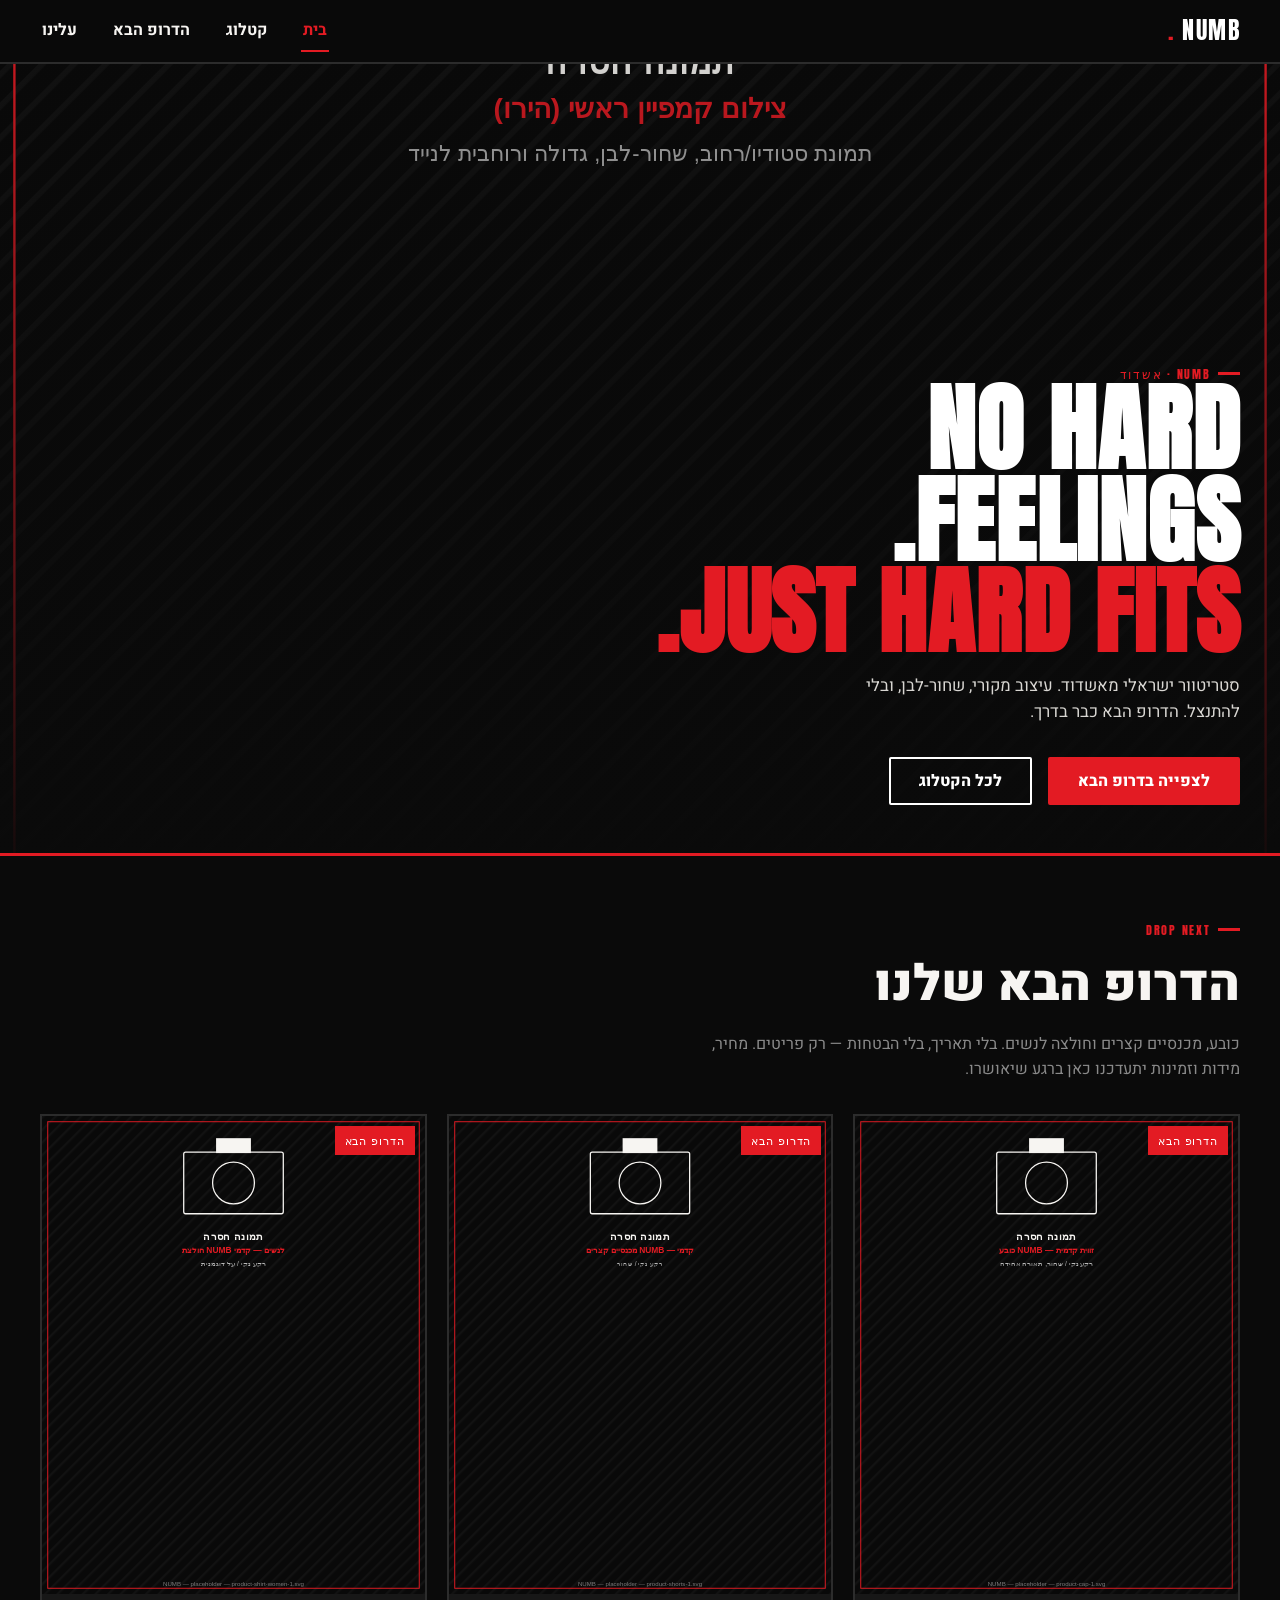
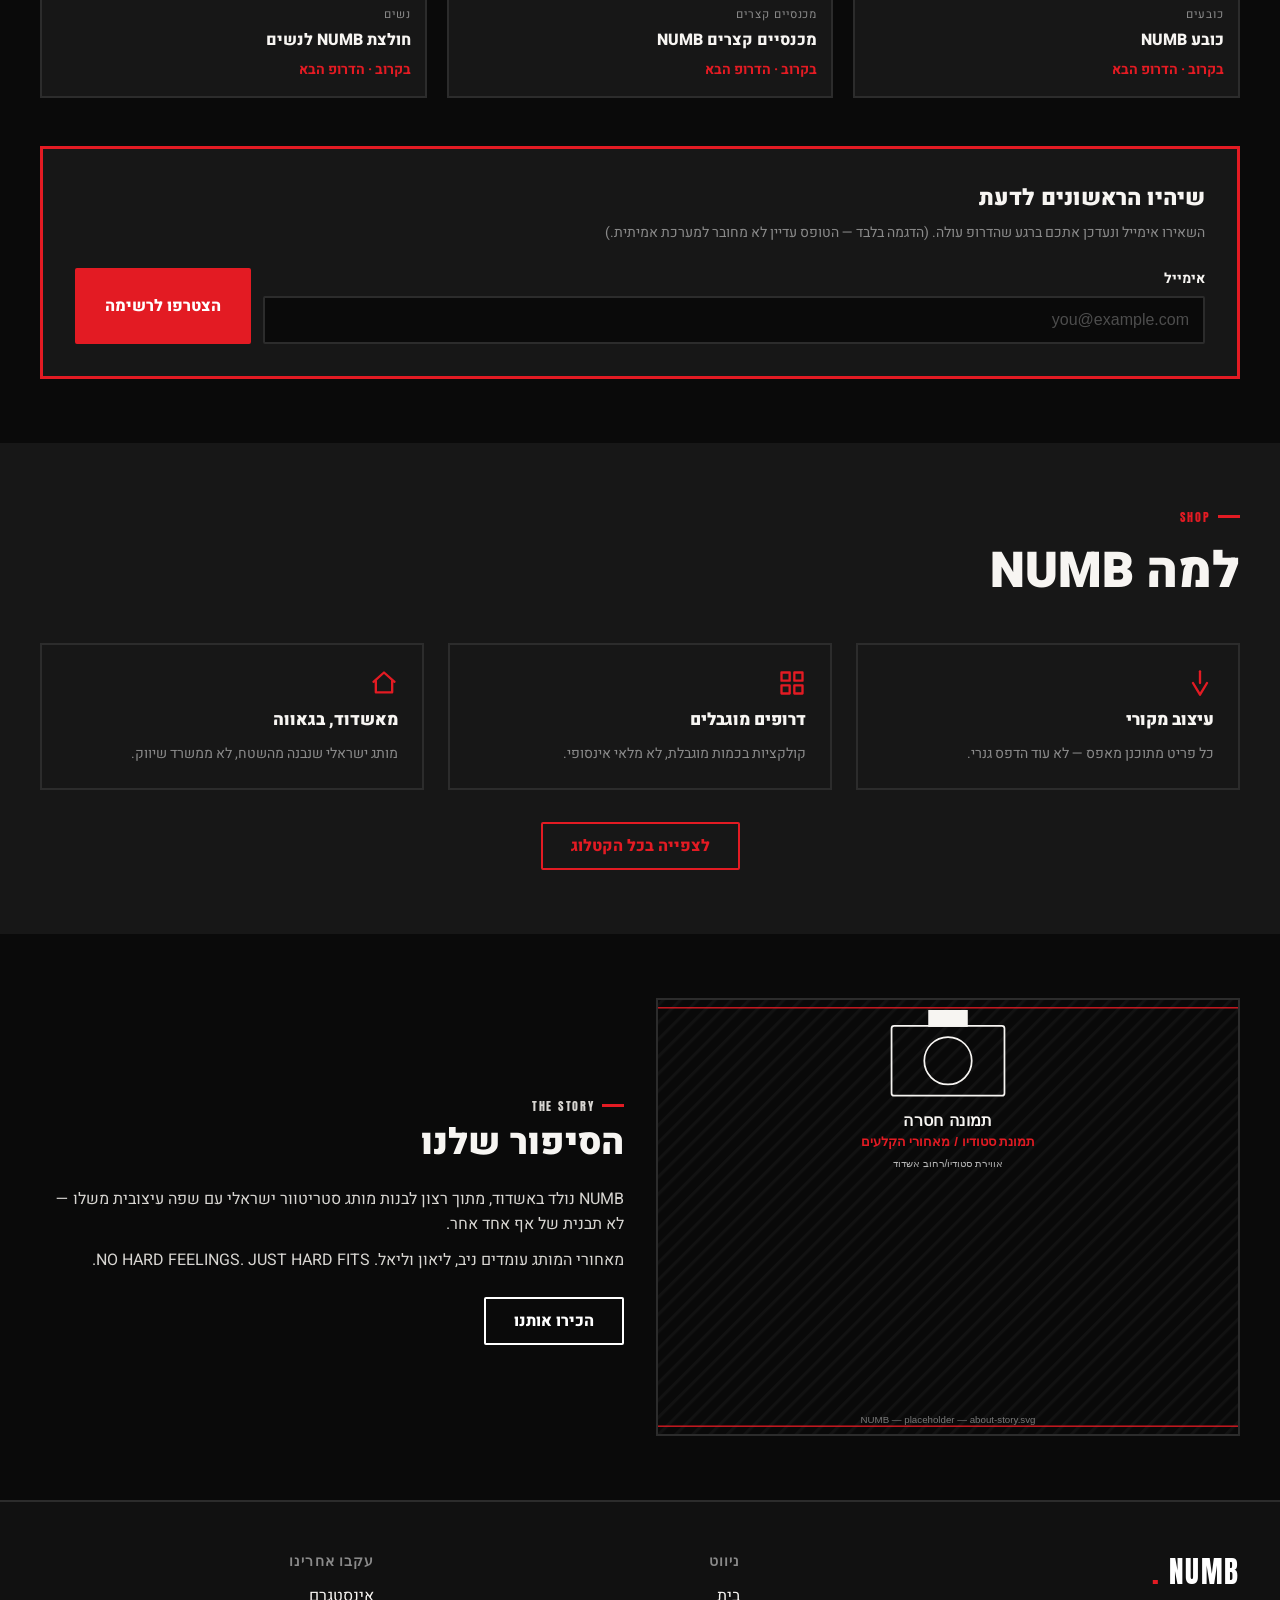
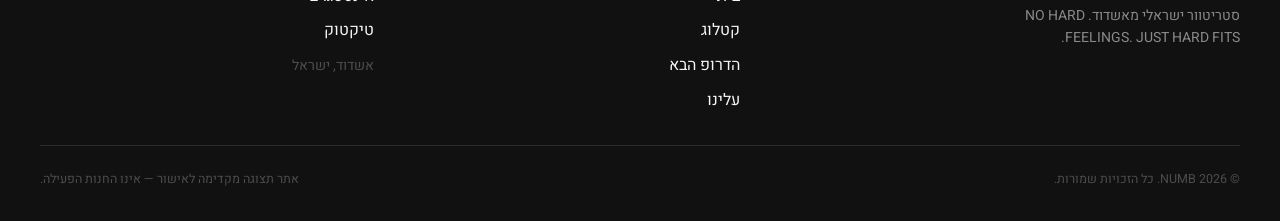
==== site/index.html @ 87b81815 "Build NUMB brand preview site (home, catalog, product, about) Original streetwear design (not a gene" ====
<!DOCTYPE html>
<html lang="he" dir="rtl">
<head>
<meta charset="UTF-8">
<meta name="viewport" content="width=device-width, initial-scale=1, viewport-fit=cover">
<title>NUMB — סטריטוור ישראלי מאשדוד</title>
<meta name="description" content="NUMB — מותג סטריטוור ישראלי מאשדוד. NO HARD FEELINGS. JUST HARD FITS. גלו את הדרופ הבא שלנו.">
<link rel="stylesheet" href="assets/css/style.css">
</head>
<body data-page="home">
<a class="skip-link" href="#main">דלגו לתוכן</a>

<header class="site-header">
  <div class="container">
    <a href="index.html" class="brand-logo">NUMB<span class="dot">.</span></a>
    <nav class="nav-desktop" aria-label="ניווט ראשי">
      <a href="index.html" aria-current="page">בית</a>
      <a href="catalog.html">קטלוג</a>
      <a href="index.html#next-drop">הדרופ הבא</a>
      <a href="about.html">עלינו</a>
    </nav>
    <button class="menu-toggle" data-menu-toggle aria-haspopup="true" aria-expanded="false" aria-controls="mobile-menu" aria-label="פתיחת תפריט">
      <svg viewBox="0 0 24 24" width="22" height="22" fill="none" stroke="currentColor" stroke-width="2" stroke-linecap="round"><path d="M3 6h18"/><path d="M3 12h18"/><path d="M3 18h18"/></svg>
    </button>
  </div>
</header>

<div class="mobile-menu" id="mobile-menu" data-mobile-menu>
  <div class="mobile-menu-top">
    <a href="index.html" class="brand-logo">NUMB<span class="dot">.</span></a>
    <button class="menu-toggle" data-menu-close aria-label="סגירת תפריט">
      <svg viewBox="0 0 24 24" width="22" height="22" fill="none" stroke="currentColor" stroke-width="2" stroke-linecap="round"><path d="M18 6L6 18"/><path d="M6 6l12 12"/></svg>
    </button>
  </div>
  <nav aria-label="ניווט נייד">
    <a href="index.html">בית</a>
    <a href="catalog.html">קטלוג</a>
    <a href="index.html#next-drop">הדרופ הבא</a>
    <a href="about.html">עלינו</a>
  </nav>
  <div class="mobile-menu-footer">
    <span>אשדוד, ישראל</span>
    <div class="social-row">
      <a href="#">אינסטגרם</a>
      <a href="#">טיקטוק</a>
    </div>
  </div>
</div>

<main id="main">

  <!-- HERO: brand + next drop, first thing a visitor sees -->
  <section class="hero">
    <div class="hero-media">
      <img src="assets/images/hero-campaign.svg" alt="קמפיין NUMB — תמונה זמנית, יש להחליף בצילום קמפיין אמיתי" width="1600" height="2000">
    </div>
    <div class="hero-content container">
      <p class="eyebrow">NUMB · אשדוד</p>
      <h1 class="hero-slogan display-lockup">NO HARD<br>FEELINGS.<br><span class="accent">JUST HARD FITS.</span></h1>
      <p class="hero-sub">סטריטוור ישראלי מאשדוד. עיצוב מקורי, שחור-לבן, ובלי להתנצל. הדרופ הבא כבר בדרך.</p>
      <div class="hero-cta-row">
        <a class="btn btn-primary" href="#next-drop">לצפייה בדרופ הבא</a>
        <a class="btn btn-outline" href="catalog.html">לכל הקטלוג</a>
      </div>
    </div>
  </section>

  <!-- NEXT DROP -->
  <section class="section" id="next-drop">
    <div class="container">
      <div class="section-head reveal">
        <p class="eyebrow">Drop Next</p>
        <h2 class="heading">הדרופ הבא שלנו</h2>
        <p style="color:var(--fg-muted); max-width:60ch;">כובע, מכנסיים קצרים וחולצה לנשים. בלי תאריך, בלי הבטחות — רק פריטים. מחיר, מידות וזמינות יתעדכנו כאן ברגע שיאושרו.</p>
      </div>

      <div class="product-grid reveal" data-next-drop-grid>
        <!-- filled by main.js from products-data.js -->
      </div>

      <div class="waitlist-card reveal" id="waitlist" style="margin-top: var(--space-5);">
        <h3>שיהיו הראשונים לדעת</h3>
        <p>השאירו אימייל ונעדכן אתכם ברגע שהדרופ עולה. (הדגמה בלבד — הטופס עדיין לא מחובר למערכת אמיתית.)</p>
        <form class="waitlist-form" data-waitlist-form novalidate>
          <div class="field">
            <label for="waitlist-email">אימייל</label>
            <input id="waitlist-email" name="email" type="email" placeholder="you@example.com" required inputmode="email" autocomplete="email">
          </div>
          <button class="btn btn-primary" type="submit">הצטרפו לרשימה</button>
        </form>
        <p class="form-msg" data-form-msg hidden></p>
      </div>
    </div>
  </section>

  <!-- SHOP / BRAND PILLARS -->
  <section class="section section-alt">
    <div class="container">
      <div class="section-head reveal">
        <p class="eyebrow">Shop</p>
        <h2 class="heading">למה NUMB</h2>
      </div>
      <div class="pillars reveal">
        <div class="pillar">
          <svg data-icon="drop" viewBox="0 0 24 24"></svg>
          <h3>עיצוב מקורי</h3>
          <p>כל פריט מתוכנן מאפס — לא עוד הדפס גנרי.</p>
        </div>
        <div class="pillar">
          <svg data-icon="grid" viewBox="0 0 24 24"></svg>
          <h3>דרופים מוגבלים</h3>
          <p>קולקציות בכמות מוגבלת, לא מלאי אינסופי.</p>
        </div>
        <div class="pillar">
          <svg data-icon="home" viewBox="0 0 24 24"></svg>
          <h3>מאשדוד, בגאווה</h3>
          <p>מותג ישראלי שנבנה מהשטח, לא ממשרד שיווק.</p>
        </div>
      </div>
      <div class="section-foot reveal">
        <a class="btn btn-ghost-red" href="catalog.html">לצפייה בכל הקטלוג</a>
      </div>
    </div>
  </section>

  <!-- OUR STORY TEASER -->
  <section class="section">
    <div class="container">
      <div class="story-grid reveal">
        <div class="story-media">
          <img src="assets/images/about-story.svg" alt="תמונת סטודיו NUMB — תמונה זמנית, יש להחליף" width="1400" height="1000">
        </div>
        <div class="story-text">
          <p class="eyebrow">The Story</p>
          <h2 class="heading">הסיפור שלנו</h2>
          <p>NUMB נולד באשדוד, מתוך רצון לבנות מותג סטריטוור ישראלי עם שפה עיצובית משלו — לא תבנית של אף אחד אחר.</p>
          <p>מאחורי המותג עומדים ניב, ליאון וליאל. NO HARD FEELINGS. JUST HARD FITS.</p>
          <div style="margin-top: var(--space-3);">
            <a class="btn btn-outline" href="about.html">הכירו אותנו</a>
          </div>
        </div>
      </div>
    </div>
  </section>

</main>

<footer class="site-footer">
  <div class="container">
    <div class="footer-grid">
      <div class="footer-brand">
        <a href="index.html" class="brand-logo">NUMB<span class="dot">.</span></a>
        <p>סטריטוור ישראלי מאשדוד. NO HARD FEELINGS. JUST HARD FITS.</p>
      </div>
      <div class="footer-col">
        <h4>ניווט</h4>
        <ul>
          <li><a href="index.html">בית</a></li>
          <li><a href="catalog.html">קטלוג</a></li>
          <li><a href="index.html#next-drop">הדרופ הבא</a></li>
          <li><a href="about.html">עלינו</a></li>
        </ul>
      </div>
      <div class="footer-col">
        <h4>עקבו אחרינו</h4>
        <ul>
          <li><a href="#">אינסטגרם</a></li>
          <li><a href="#">טיקטוק</a></li>
        </ul>
        <p style="margin-top:12px; color:var(--grey-600); font-size:var(--fs-small);">אשדוד, ישראל</p>
      </div>
    </div>
    <div class="footer-bottom">
      <span>© <span data-year></span> NUMB. כל הזכויות שמורות.</span>
      <span>אתר תצוגה מקדימה לאישור — אינו החנות הפעילה.</span>
    </div>
  </div>
</footer>

<nav class="bottom-nav" aria-label="ניווט תחתון">
  <a href="index.html" data-nav-for="home"><svg data-icon="home" viewBox="0 0 24 24"></svg>בית</a>
  <a href="catalog.html" data-nav-for="catalog"><svg data-icon="grid" viewBox="0 0 24 24"></svg>קטלוג</a>
  <a href="index.html#next-drop"><svg data-icon="drop" viewBox="0 0 24 24"></svg>דרופ הבא</a>
  <a href="about.html" data-nav-for="about"><svg data-icon="info" viewBox="0 0 24 24"></svg>עלינו</a>
</nav>

<script src="assets/js/products-data.js"></script>
<script src="assets/js/main.js"></script>
</body>
</html>
---- site/assets/css/style.css ----
/* =========================================================================
   NUMB — Design tokens & base styles
   Style direction: streetwear brutalism — raw, high-contrast, editorial.
   Palette: near-black / off-white with a single red accent (brand energy,
   used only for CTAs, tags and key emphasis — never for errors/status).
   Type: Anton (English display, uppercase, badges/slogan/logo) + Heebo
   (Hebrew + Latin, body & headings — supports RTL natively).
   ========================================================================= */

@import url('https://fonts.googleapis.com/css2?family=Anton&family=Heebo:wght@400;500;700;800;900&display=swap');

:root {
  --black: #0a0a0a;
  --near-black: #111111;
  --off-black: #171717;
  --white: #f7f5f2;
  --pure-white: #ffffff;
  --grey-800: #2b2b2b;
  --grey-600: #4d4d4d;
  --grey-400: #8a8a8a;
  --grey-200: #d8d6d2;
  --red: #e31b23;
  --red-dark: #a8131a;

  --bg: var(--black);
  --bg-alt: var(--off-black);
  --fg: var(--white);
  --fg-muted: var(--grey-400);
  --border-color: #2c2c2c;
  --border-color-light: rgba(247, 245, 242, 0.18);

  --font-display: 'Anton', 'Arial Narrow', sans-serif;
  --font-body: 'Heebo', 'Arial Hebrew', 'Arial', sans-serif;

  --fs-hero: clamp(2.6rem, 12vw, 6rem);
  --fs-h1: clamp(1.9rem, 7vw, 3.1rem);
  --fs-h2: clamp(1.5rem, 5.4vw, 2.25rem);
  --fs-h3: clamp(1.15rem, 4vw, 1.4rem);
  --fs-body: 1rem;
  --fs-small: 0.875rem;
  --fs-eyebrow: 0.78rem;

  --space-1: 0.5rem;
  --space-2: 1rem;
  --space-3: 1.5rem;
  --space-4: 2rem;
  --space-5: 3rem;
  --space-6: 4rem;
  --space-7: 6rem;

  --radius: 2px;
  --border-w: 2px;
  --border-w-thick: 3px;
  --transition: 160ms ease;
  --container: 1280px;
  --header-h: 64px;
  --bottomnav-h: 64px;
}

/* Reduced-motion users get instant state changes, no scroll reveals */
@media (prefers-reduced-motion: reduce) {
  *, *::before, *::after {
    animation-duration: 0.001ms !important;
    animation-iteration-count: 1 !important;
    transition-duration: 0.001ms !important;
    scroll-behavior: auto !important;
  }
}

*, *::before, *::after { box-sizing: border-box; }

html {
  background: var(--bg);
  color-scheme: dark;
  -webkit-text-size-adjust: 100%;
  scroll-behavior: smooth;
}

body {
  margin: 0;
  background: var(--bg);
  color: var(--fg);
  font-family: var(--font-body);
  font-size: var(--fs-body);
  line-height: 1.55;
  -webkit-font-smoothing: antialiased;
  padding-bottom: calc(var(--bottomnav-h) + env(safe-area-inset-bottom));
  overflow-x: hidden;
}

img { max-width: 100%; display: block; }

a { color: inherit; text-decoration: none; }

button { font-family: inherit; cursor: pointer; }

h1, h2, h3, h4 { margin: 0; font-weight: 900; }

p { margin: 0; }

.container {
  width: 100%;
  max-width: var(--container);
  margin-inline: auto;
  padding-inline: 20px;
}

@media (min-width: 768px) {
  .container { padding-inline: 40px; }
}

/* Visible, high-contrast focus ring everywhere (keyboard nav requirement) */
a:focus-visible,
button:focus-visible,
input:focus-visible,
textarea:focus-visible {
  outline: 3px solid var(--red);
  outline-offset: 2px;
}

.visually-hidden {
  position: absolute !important;
  width: 1px; height: 1px;
  padding: 0; margin: -1px;
  overflow: hidden;
  clip: rect(0,0,0,0);
  white-space: nowrap; border: 0;
}

.skip-link {
  position: absolute;
  right: 12px;
  top: -60px;
  background: var(--red);
  color: var(--pure-white);
  padding: 12px 20px;
  z-index: 200;
  font-weight: 800;
  border-radius: var(--radius);
  transition: top var(--transition);
}
.skip-link:focus { top: 12px; }

/* ---------- Eyebrow / display type ---------- */
.eyebrow {
  font-family: var(--font-display);
  font-size: var(--fs-eyebrow);
  letter-spacing: 0.14em;
  text-transform: uppercase;
  color: var(--red);
  display: inline-flex;
  align-items: center;
  gap: 0.6em;
}
.eyebrow::before {
  content: '';
  width: 22px;
  height: var(--border-w-thick);
  background: var(--red);
  display: inline-block;
}

.display-lockup {
  font-family: var(--font-display);
  text-transform: uppercase;
  letter-spacing: 0.01em;
  line-height: 0.95;
}

/* ---------- Header ---------- */
.site-header {
  position: sticky;
  top: 0;
  z-index: 100;
  height: var(--header-h);
  display: flex;
  align-items: center;
  background: rgba(10, 10, 10, 0.92);
  backdrop-filter: blur(6px);
  border-bottom: var(--border-w) solid var(--border-color);
}

.site-header .container {
  display: flex;
  align-items: center;
  justify-content: space-between;
}

.brand-logo {
  font-family: var(--font-display);
  font-size: 1.5rem;
  letter-spacing: 0.06em;
  color: var(--pure-white);
  display: flex;
  align-items: center;
  gap: 8px;
}
.brand-logo .dot { color: var(--red); }

.nav-desktop {
  display: none;
  gap: var(--space-4);
  font-weight: 700;
}
.nav-desktop a {
  padding: 8px 2px;
  border-bottom: var(--border-w) solid transparent;
  transition: border-color var(--transition), color var(--transition);
}
.nav-desktop a:hover,
.nav-desktop a[aria-current="page"] {
  border-color: var(--red);
  color: var(--red);
}

.menu-toggle {
  width: 44px;
  height: 44px;
  display: inline-flex;
  align-items: center;
  justify-content: center;
  background: transparent;
  border: var(--border-w) solid var(--border-color-light);
  color: var(--pure-white);
  border-radius: var(--radius);
}
.menu-toggle:hover { border-color: var(--red); color: var(--red); }

@media (min-width: 900px) {
  .nav-desktop { display: flex; }
  .menu-toggle { display: none; }
}

/* Mobile full-screen menu overlay */
.mobile-menu {
  position: fixed;
  inset: 0;
  background: var(--black);
  z-index: 150;
  display: flex;
  flex-direction: column;
  padding: var(--space-3) 20px var(--space-5);
  transform: translateY(-100%);
  transition: transform 220ms ease;
}
.mobile-menu.is-open { transform: translateY(0); }
.mobile-menu-top {
  display: flex;
  align-items: center;
  justify-content: space-between;
  height: var(--header-h);
}
.mobile-menu nav {
  margin-top: var(--space-5);
  display: flex;
  flex-direction: column;
  gap: var(--space-2);
}
.mobile-menu nav a {
  font-family: var(--font-display);
  font-size: 2rem;
  text-transform: uppercase;
  padding: 10px 0;
  border-bottom: var(--border-w) solid var(--border-color);
}
.mobile-menu-footer {
  margin-top: auto;
  color: var(--fg-muted);
  font-size: var(--fs-small);
  display: flex;
  flex-direction: column;
  gap: var(--space-1);
}
.mobile-menu-footer .social-row { display: flex; gap: var(--space-3); }
.mobile-menu-footer .social-row a { color: var(--pure-white); font-weight: 700; border-bottom: var(--border-w) solid var(--red); }

@media (min-width: 900px) {
  .mobile-menu { display: none; }
}

/* ---------- Buttons ---------- */
.btn {
  display: inline-flex;
  align-items: center;
  justify-content: center;
  gap: 8px;
  min-height: 48px;
  padding: 0 28px;
  font-weight: 800;
  font-size: var(--fs-body);
  border-radius: var(--radius);
  border: var(--border-w) solid transparent;
  transition: background var(--transition), color var(--transition), border-color var(--transition), transform var(--transition);
  white-space: nowrap;
}
.btn:active { transform: translateY(1px); }

.btn-primary {
  background: var(--red);
  color: var(--pure-white);
  border-color: var(--red);
}
.btn-primary:hover { background: var(--red-dark); border-color: var(--red-dark); }

.btn-outline {
  background: transparent;
  color: var(--pure-white);
  border-color: var(--pure-white);
}
.btn-outline:hover { background: var(--pure-white); color: var(--black); }

.btn-ghost-red {
  background: transparent;
  color: var(--red);
  border-color: var(--red);
}
.btn-ghost-red:hover { background: var(--red); color: var(--pure-white); }

.btn[disabled],
.btn.is-disabled {
  background: transparent;
  color: var(--grey-400);
  border-color: var(--grey-600);
  cursor: not-allowed;
}

.btn-block { width: 100%; }

/* ---------- Hero ---------- */
.hero {
  position: relative;
  min-height: 88vh;
  display: flex;
  align-items: flex-end;
  overflow: hidden;
  border-bottom: var(--border-w-thick) solid var(--red);
}
.hero-media { position: absolute; inset: 0; z-index: 0; }
.hero-media img { width: 100%; height: 100%; object-fit: cover; }
.hero-media::after {
  content: '';
  position: absolute; inset: 0;
  background: linear-gradient(180deg, rgba(10,10,10,0.15) 0%, rgba(10,10,10,0.55) 55%, rgba(10,10,10,0.95) 100%);
}
.hero-content {
  position: relative;
  z-index: 1;
  padding-block: var(--space-6) var(--space-5);
  width: 100%;
}
.hero-slogan {
  font-size: var(--fs-hero);
  color: var(--pure-white);
}
.hero-slogan .accent { color: var(--red); }
.hero-sub {
  margin-top: var(--space-2);
  max-width: 46ch;
  color: var(--grey-200);
  font-size: 1.05rem;
}
.hero-cta-row {
  margin-top: var(--space-4);
  display: flex;
  flex-wrap: wrap;
  gap: var(--space-2);
}

/* ---------- Section scaffolding ---------- */
.section { padding-block: var(--space-6); }
.section-alt { background: var(--bg-alt); }
.section-head {
  display: flex;
  flex-direction: column;
  gap: var(--space-1);
  margin-bottom: var(--space-4);
}
.section-head .heading { font-size: var(--fs-h1); }
.section-foot {
  margin-top: var(--space-4);
  display: flex;
  justify-content: center;
}

/* ---------- Pillars / info strip ---------- */
.pillars {
  display: grid;
  grid-template-columns: 1fr;
  gap: var(--space-3);
}
@media (min-width: 640px) {
  .pillars { grid-template-columns: repeat(3, 1fr); }
}
.pillar {
  border: var(--border-w) solid var(--border-color);
  padding: var(--space-3);
  display: flex;
  flex-direction: column;
  gap: 10px;
}
.pillar svg { width: 28px; height: 28px; color: var(--red); }
.pillar h3 { font-size: 1.05rem; }
.pillar p { color: var(--fg-muted); font-size: var(--fs-small); }

/* ---------- Product grid & card ---------- */
.product-grid {
  display: grid;
  grid-template-columns: repeat(2, 1fr);
  gap: 14px;
}
@media (min-width: 640px) {
  .product-grid { grid-template-columns: repeat(3, 1fr); gap: 20px; }
}
@media (min-width: 1024px) {
  .product-grid.cols-4 { grid-template-columns: repeat(4, 1fr); }
}

.product-card {
  display: block;
  border: var(--border-w) solid var(--border-color);
  background: var(--bg-alt);
  transition: border-color var(--transition), transform var(--transition);
}
.product-card:hover { border-color: var(--red); transform: translateY(-3px); }

.product-card .thumb {
  position: relative;
  aspect-ratio: 4 / 5;
  overflow: hidden;
  background: var(--near-black);
}
.product-card .thumb img { width: 100%; height: 100%; object-fit: cover; }

.tag {
  position: absolute;
  top: 10px;
  inset-inline-start: 10px;
  font-family: var(--font-display);
  font-size: 0.7rem;
  letter-spacing: 0.08em;
  text-transform: uppercase;
  padding: 6px 10px;
  background: var(--red);
  color: var(--pure-white);
  z-index: 2;
}
.tag.tag-soldout {
  background: repeating-linear-gradient(135deg, var(--grey-800), var(--grey-800) 6px, var(--black) 6px, var(--black) 12px);
  color: var(--pure-white);
  border: 1px solid var(--grey-400);
}

.product-card .meta { padding: 12px 14px 16px; }
.product-card .cat {
  font-size: 0.72rem;
  letter-spacing: 0.08em;
  text-transform: uppercase;
  color: var(--fg-muted);
}
.product-card .name {
  margin-top: 4px;
  font-weight: 800;
  font-size: 1rem;
}
.product-card .status-line {
  margin-top: 6px;
  font-size: var(--fs-small);
  color: var(--red);
  font-weight: 700;
}
.product-card.is-soldout .status-line { color: var(--grey-400); }
.product-card.is-soldout .thumb img { filter: grayscale(1) brightness(0.6); }

/* ---------- Filter chips ---------- */
.filter-row {
  display: flex;
  gap: 10px;
  flex-wrap: wrap;
  margin-bottom: var(--space-3);
}
.chip {
  border: var(--border-w) solid var(--border-color);
  background: transparent;
  color: var(--fg);
  padding: 8px 18px;
  font-weight: 700;
  font-size: var(--fs-small);
  border-radius: 999px;
  min-height: 40px;
}
.chip[aria-pressed="true"] {
  background: var(--red);
  border-color: var(--red);
  color: var(--pure-white);
}

/* ---------- Waitlist form ---------- */
.waitlist-card {
  border: var(--border-w-thick) solid var(--red);
  padding: var(--space-4);
  background: var(--bg-alt);
}
.waitlist-card h3 { font-size: var(--fs-h3); }
.waitlist-card p { color: var(--fg-muted); margin-top: 6px; font-size: var(--fs-small); }
.waitlist-form {
  margin-top: var(--space-3);
  display: flex;
  flex-direction: column;
  gap: 12px;
}
@media (min-width: 560px) {
  .waitlist-form { flex-direction: row; }
}
.waitlist-form label { font-weight: 700; font-size: var(--fs-small); }
.field {
  flex: 1;
  display: flex;
  flex-direction: column;
  gap: 6px;
}
.field input {
  min-height: 48px;
  background: var(--black);
  border: var(--border-w) solid var(--border-color);
  color: var(--pure-white);
  padding: 0 14px;
  font-size: 1rem;
  border-radius: var(--radius);
}
.field input::placeholder { color: var(--grey-600); }
.field input:focus { border-color: var(--red); }
.form-msg {
  margin-top: 10px;
  font-size: var(--fs-small);
  font-weight: 700;
  color: var(--red);
}
.form-msg[hidden] { display: none; }

/* ---------- Story / About ---------- */
.story-grid {
  display: grid;
  grid-template-columns: 1fr;
  gap: var(--space-4);
  align-items: center;
}
@media (min-width: 900px) {
  .story-grid { grid-template-columns: 1fr 1fr; }
  .story-grid.reverse { direction: ltr; }
  .story-grid.reverse > * { direction: rtl; }
}
.story-media { aspect-ratio: 4 / 3; overflow: hidden; border: var(--border-w) solid var(--border-color); }
.story-media img { width: 100%; height: 100%; object-fit: cover; }
.story-text .heading { font-size: var(--fs-h2); margin-bottom: var(--space-2); }
.story-text p + p { margin-top: 12px; }
.story-text p { color: var(--grey-200); }

.founders-row {
  display: grid;
  grid-template-columns: repeat(3, 1fr);
  gap: 12px;
  margin-top: var(--space-4);
}
.founder-chip {
  border: var(--border-w) solid var(--border-color);
  padding: 14px 8px;
  text-align: center;
}
.founder-chip .role { display: block; margin-top: 4px; font-size: 0.72rem; color: var(--fg-muted); text-transform: uppercase; letter-spacing: 0.06em; }
.founder-chip .name { font-family: var(--font-display); font-size: 1.1rem; letter-spacing: 0.02em; }

/* ---------- Product detail page ---------- */
.pd-layout {
  display: grid;
  grid-template-columns: 1fr;
  gap: var(--space-4);
}
@media (min-width: 900px) {
  .pd-layout { grid-template-columns: 1.1fr 1fr; gap: var(--space-5); }
}
.pd-gallery-main {
  aspect-ratio: 4/5;
  border: var(--border-w) solid var(--border-color);
  overflow: hidden;
  position: relative;
}
.pd-gallery-main img { width: 100%; height: 100%; object-fit: cover; }
.pd-thumbs { display: flex; gap: 10px; margin-top: 10px; }
.pd-thumbs button {
  width: 72px; height: 90px;
  padding: 0;
  border: var(--border-w) solid var(--border-color);
  background: none;
  overflow: hidden;
}
.pd-thumbs button.is-active { border-color: var(--red); }
.pd-thumbs img { width: 100%; height: 100%; object-fit: cover; }

.pd-info .cat { color: var(--fg-muted); font-size: var(--fs-small); text-transform: uppercase; letter-spacing: 0.06em; }
.pd-info h1 { font-size: var(--fs-h1); margin-top: 6px; }
.pd-info .status {
  display: inline-block;
  margin-top: var(--space-2);
  font-family: var(--font-display);
  font-size: 0.85rem;
  letter-spacing: 0.06em;
  padding: 8px 14px;
}
.pd-info .status.coming-soon { background: var(--red); color: var(--pure-white); }
.pd-info .status.sold-out { color: var(--grey-400); border: var(--border-w) solid var(--grey-600); }
.pd-info .desc { margin-top: var(--space-3); color: var(--grey-200); line-height: 1.7; }
.pd-info .notice {
  margin-top: var(--space-3);
  border-inline-start: var(--border-w-thick) solid var(--red);
  padding-inline-start: 14px;
  color: var(--fg-muted);
  font-size: var(--fs-small);
}
.pd-info .btn { margin-top: var(--space-4); }
.pd-back { display: inline-flex; align-items: center; gap: 8px; color: var(--fg-muted); font-size: var(--fs-small); margin-bottom: var(--space-3); }
.pd-back:hover { color: var(--red); }

/* ---------- Footer ---------- */
.site-footer {
  border-top: var(--border-w) solid var(--border-color);
  padding-block: var(--space-5) var(--space-4);
  background: var(--near-black);
}
.footer-grid {
  display: grid;
  grid-template-columns: 1fr;
  gap: var(--space-4);
}
@media (min-width: 768px) {
  .footer-grid { grid-template-columns: 1.4fr 1fr 1fr; }
}
.footer-brand .brand-logo { font-size: 1.8rem; }
.footer-brand p { margin-top: 10px; color: var(--fg-muted); max-width: 34ch; font-size: var(--fs-small); }
.footer-col h4 {
  font-family: var(--font-display);
  font-size: 0.85rem;
  letter-spacing: 0.08em;
  text-transform: uppercase;
  color: var(--fg-muted);
  margin-bottom: 12px;
}
.footer-col ul { list-style: none; margin: 0; padding: 0; display: flex; flex-direction: column; gap: 10px; }
.footer-col a:hover { color: var(--red); }
.footer-bottom {
  margin-top: var(--space-4);
  padding-top: var(--space-3);
  border-top: 1px solid var(--border-color);
  display: flex;
  flex-wrap: wrap;
  justify-content: space-between;
  gap: 8px;
  color: var(--grey-600);
  font-size: 0.78rem;
}

/* ---------- Mobile bottom nav ---------- */
.bottom-nav {
  position: fixed;
  bottom: 0; inset-inline: 0;
  z-index: 90;
  height: var(--bottomnav-h);
  padding-bottom: env(safe-area-inset-bottom);
  background: rgba(10,10,10,0.96);
  backdrop-filter: blur(6px);
  border-top: var(--border-w) solid var(--border-color);
  display: flex;
}
.bottom-nav a {
  flex: 1;
  display: flex;
  flex-direction: column;
  align-items: center;
  justify-content: center;
  gap: 2px;
  font-size: 0.68rem;
  font-weight: 700;
  color: var(--fg-muted);
  min-height: 44px;
}
.bottom-nav a svg { width: 22px; height: 22px; }
.bottom-nav a[aria-current="page"] { color: var(--red); }
@media (min-width: 900px) {
  .bottom-nav { display: none; }
  body { padding-bottom: 0; }
}

/* ---------- Placeholder image note badge ---------- */
.needs-photo-badge {
  position: absolute;
  bottom: 8px;
  inset-inline: 8px;
  font-size: 0.62rem;
  text-align: center;
  color: var(--grey-400);
  background: rgba(0,0,0,0.55);
  padding: 3px 6px;
  z-index: 2;
  pointer-events: none;
}

/* ---------- Scroll reveal ---------- */
.reveal {
  opacity: 0;
  transform: translateY(18px);
  transition: opacity 500ms ease, transform 500ms ease;
}
.reveal.is-visible { opacity: 1; transform: translateY(0); }
@media (prefers-reduced-motion: reduce) {
  .reveal { opacity: 1; transform: none; transition: none; }
}

/* ---------- Archive empty / build notice ---------- */
.build-note {
  border: 1px dashed var(--border-color-light);
  color: var(--grey-400);
  font-size: var(--fs-small);
  padding: 12px 14px;
  margin-top: var(--space-2);
}
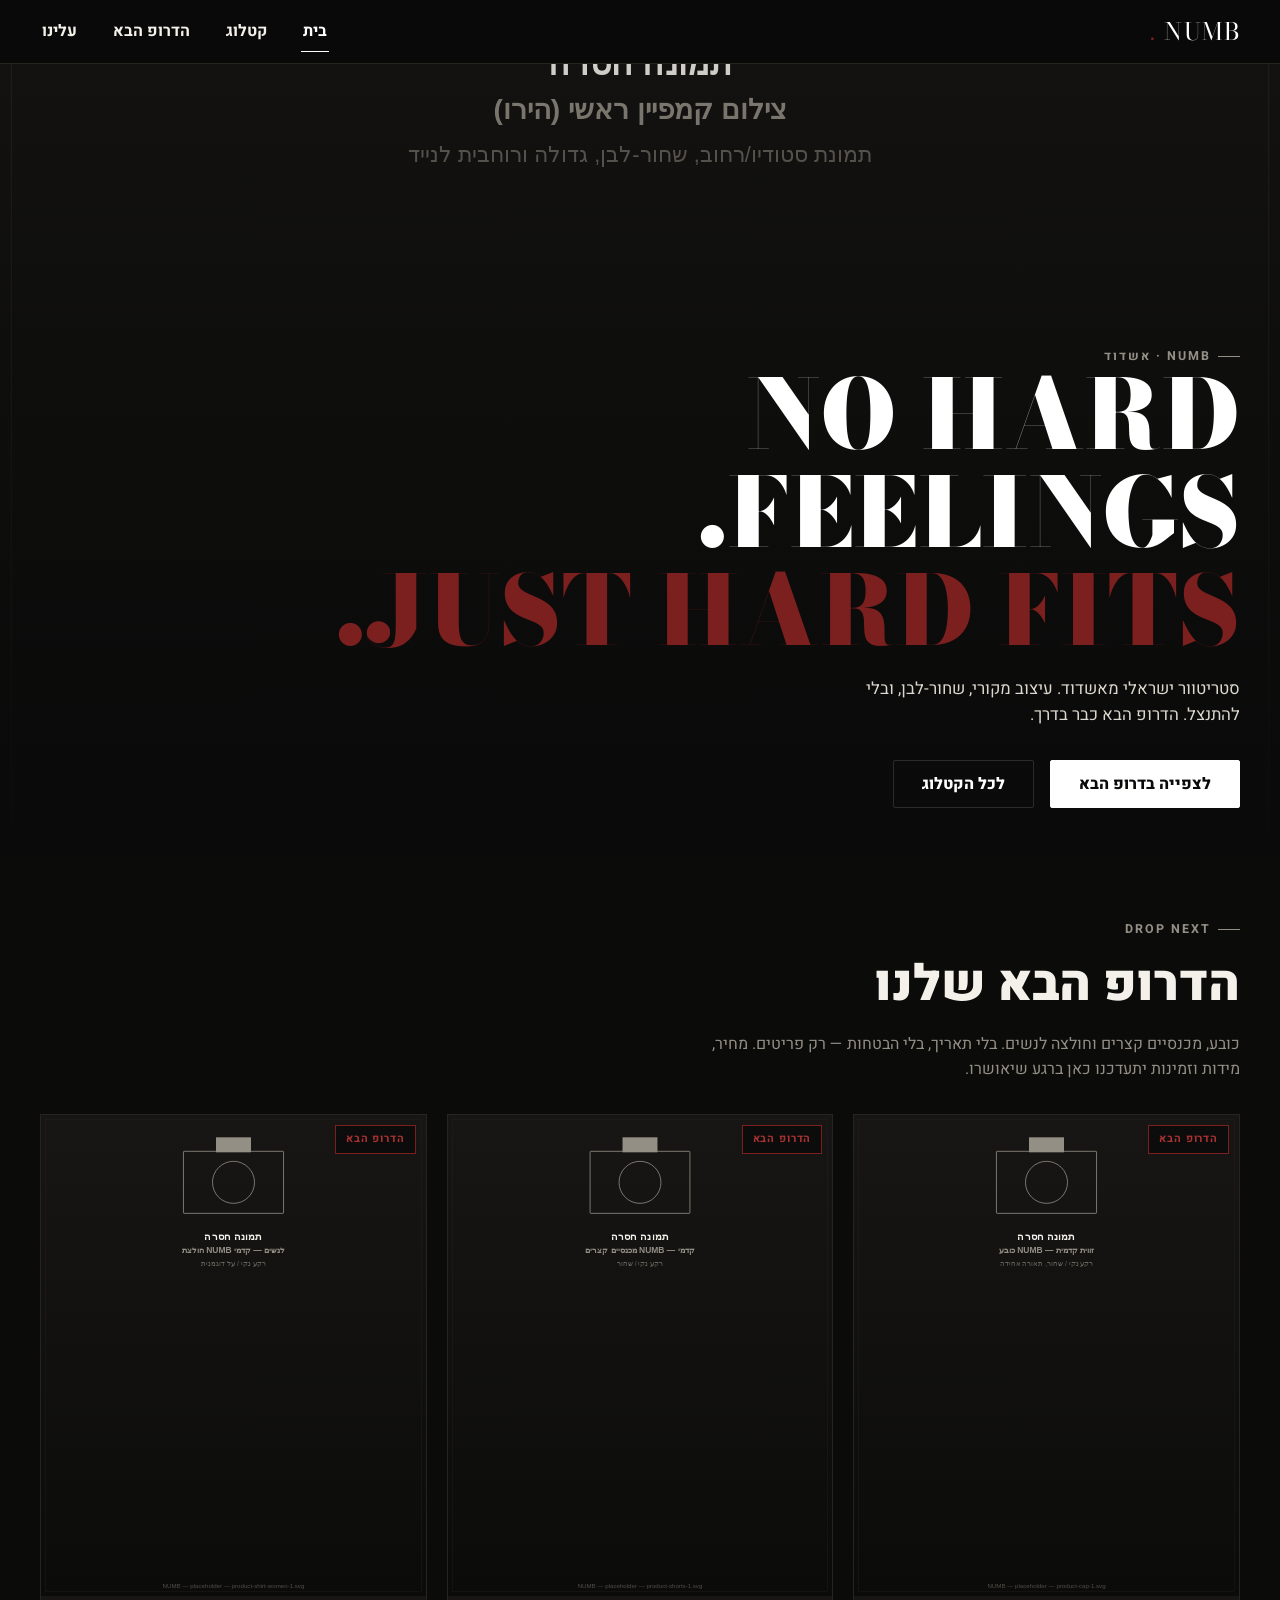
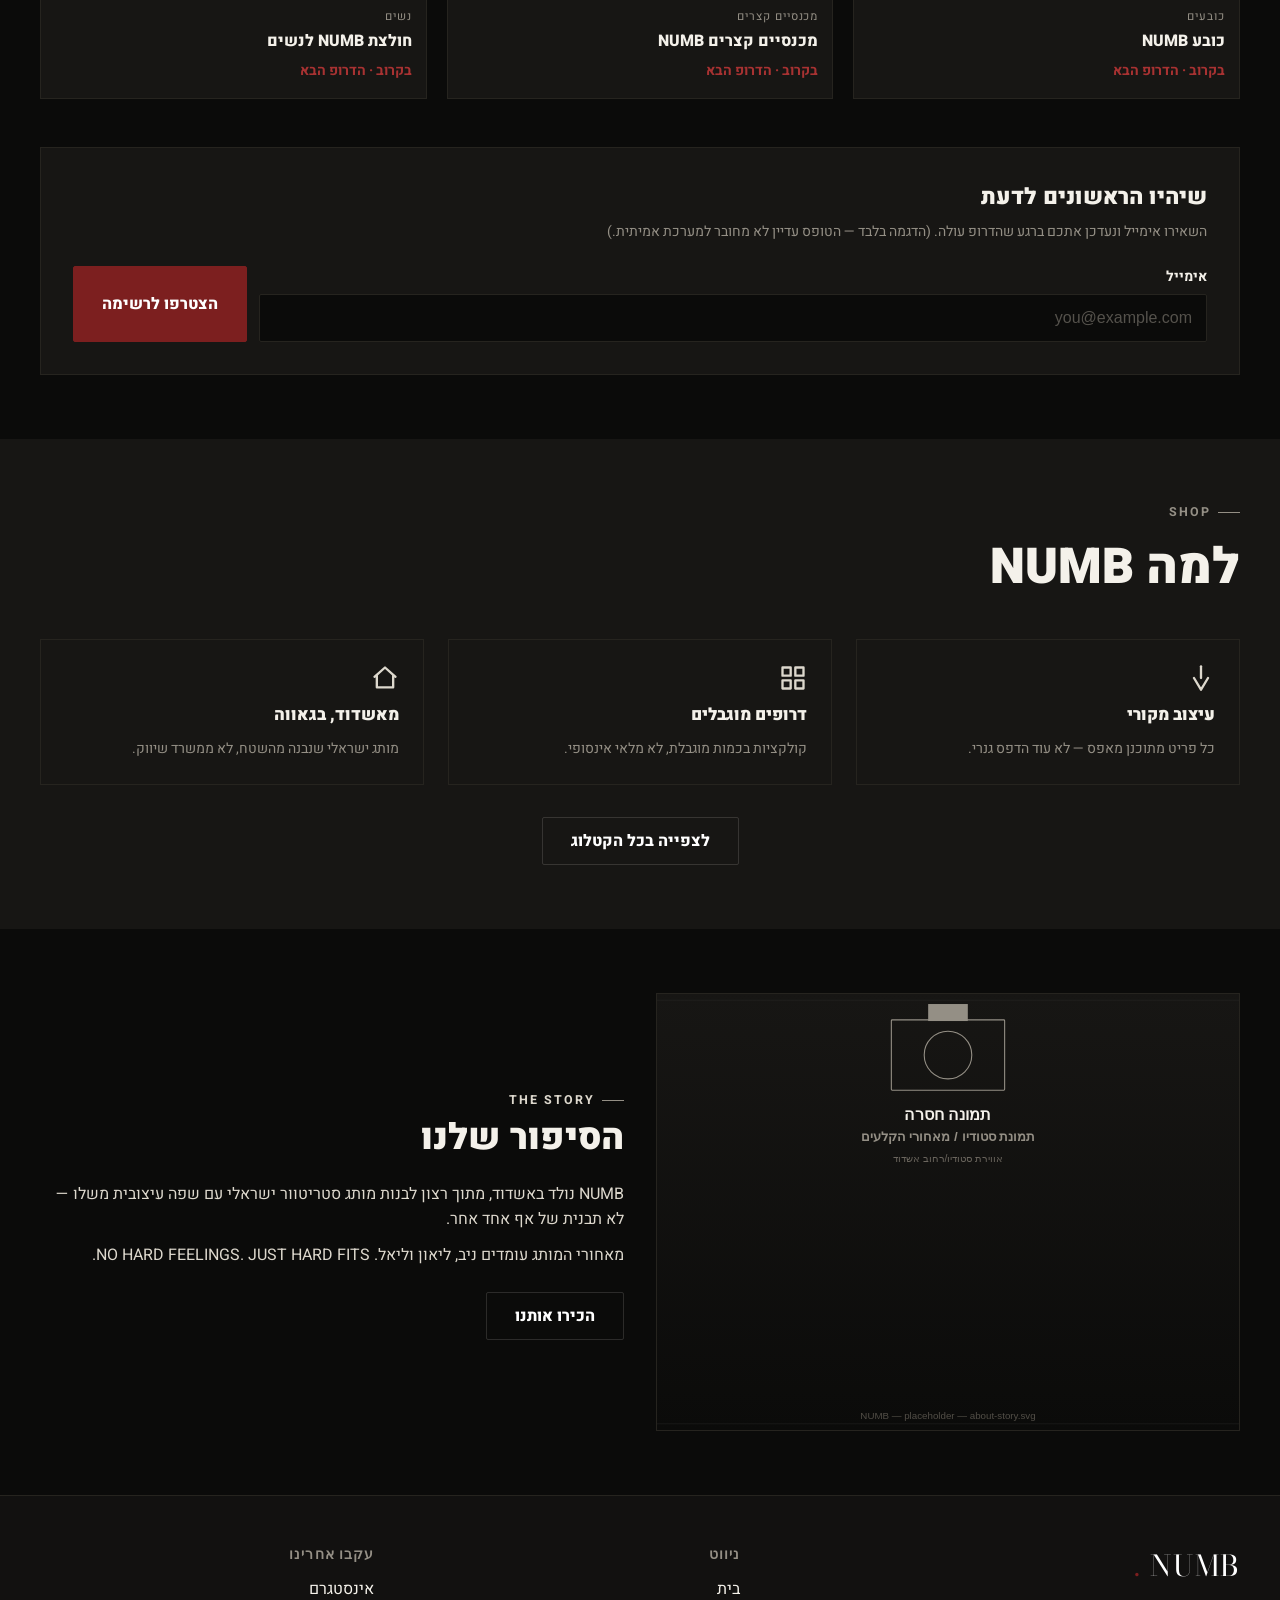
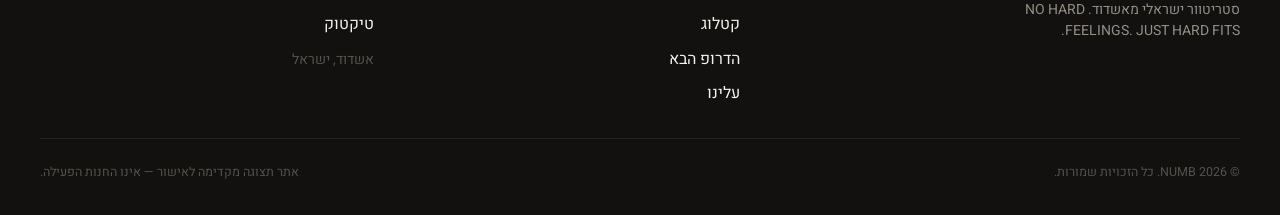
==== commit 069d9947: "Rework NUMB design toward quiet-luxury editorial, cut red down to a signature accent Client feedback" ====
--- a/site/index.html
+++ b/site/index.html
@@ -86,7 +86,7 @@
             <label for="waitlist-email">אימייל</label>
             <input id="waitlist-email" name="email" type="email" placeholder="you@example.com" required inputmode="email" autocomplete="email">
           </div>
-          <button class="btn btn-primary" type="submit">הצטרפו לרשימה</button>
+          <button class="btn btn-signature" type="submit">הצטרפו לרשימה</button>
         </form>
         <p class="form-msg" data-form-msg hidden></p>
       </div>
@@ -118,7 +118,7 @@
         </div>
       </div>
       <div class="section-foot reveal">
-        <a class="btn btn-ghost-red" href="catalog.html">לצפייה בכל הקטלוג</a>
+        <a class="btn btn-outline" href="catalog.html">לצפייה בכל הקטלוג</a>
       </div>
     </div>
   </section>
--- a/site/assets/css/style.css
+++ b/site/assets/css/style.css
@@ -1,35 +1,37 @@
 /* =========================================================================
    NUMB — Design tokens & base styles
-   Style direction: streetwear brutalism — raw, high-contrast, editorial.
-   Palette: near-black / off-white with a single red accent (brand energy,
-   used only for CTAs, tags and key emphasis — never for errors/status).
-   Type: Anton (English display, uppercase, badges/slogan/logo) + Heebo
-   (Hebrew + Latin, body & headings — supports RTL natively).
+   Style direction: quiet-luxury editorial streetwear — moody black/white
+   photography-led layout, generous whitespace, thin hairlines instead of
+   heavy borders. A deep, desaturated red ("oxblood") survives only as a
+   rare signature mark (the next-drop tag, one CTA) — never as decoration.
+   Type: Bodoni Moda (English display serif — slogan, eyebrows, headings)
+   + Heebo (Hebrew + Latin, body & UI — supports RTL natively).
    ========================================================================= */
 
-@import url('https://fonts.googleapis.com/css2?family=Anton&family=Heebo:wght@400;500;700;800;900&display=swap');
+@import url('https://fonts.googleapis.com/css2?family=Bodoni+Moda:ital,wght@0,400;0,500;0,600;0,700;1,500&family=Heebo:wght@300;400;500;700;800&display=swap');
 
 :root {
-  --black: #0a0a0a;
-  --near-black: #111111;
-  --off-black: #171717;
-  --white: #f7f5f2;
+  --black: #0b0b0a;
+  --near-black: #121110;
+  --off-black: #171614;
+  --white: #f4f1ea;
   --pure-white: #ffffff;
-  --grey-800: #2b2b2b;
-  --grey-600: #4d4d4d;
-  --grey-400: #8a8a8a;
-  --grey-200: #d8d6d2;
-  --red: #e31b23;
-  --red-dark: #a8131a;
+  --grey-800: #2a2825;
+  --grey-600: #55524c;
+  --grey-400: #948f85;
+  --grey-200: #ddd8cd;
+  --red: #7c1f1f;
+  --red-dark: #5c1616;
+  --red-bright: #a83232;
 
   --bg: var(--black);
   --bg-alt: var(--off-black);
   --fg: var(--white);
   --fg-muted: var(--grey-400);
-  --border-color: #2c2c2c;
-  --border-color-light: rgba(247, 245, 242, 0.18);
-
-  --font-display: 'Anton', 'Arial Narrow', sans-serif;
+  --border-color: #26241f;
+  --border-color-light: rgba(244, 241, 234, 0.14);
+
+  --font-display: 'Bodoni Moda', 'Georgia', serif;
   --font-body: 'Heebo', 'Arial Hebrew', 'Arial', sans-serif;
 
   --fs-hero: clamp(2.6rem, 12vw, 6rem);
@@ -49,9 +51,9 @@
   --space-7: 6rem;
 
   --radius: 2px;
-  --border-w: 2px;
-  --border-w-thick: 3px;
-  --transition: 160ms ease;
+  --border-w: 1px;
+  --border-w-thick: 1.5px;
+  --transition: 200ms ease;
   --container: 1280px;
   --header-h: 64px;
   --bottomnav-h: 64px;
@@ -114,7 +116,7 @@
 button:focus-visible,
 input:focus-visible,
 textarea:focus-visible {
-  outline: 3px solid var(--red);
+  outline: 2px solid var(--pure-white);
   outline-offset: 2px;
 }
 
@@ -141,13 +143,18 @@
 }
 .skip-link:focus { top: 12px; }
 
-/* ---------- Eyebrow / display type ---------- */
+/* ---------- Eyebrow / display type ----------
+   Red is spent on exactly three things across the whole site: the hero's
+   "JUST HARD FITS" line, the next-drop tag, and the waitlist button
+   (.btn-signature). Everything else — including every eyebrow — stays
+   neutral so those three moments keep their weight. */
 .eyebrow {
-  font-family: var(--font-display);
+  font-family: var(--font-body);
+  font-weight: 700;
   font-size: var(--fs-eyebrow);
-  letter-spacing: 0.14em;
+  letter-spacing: 0.16em;
   text-transform: uppercase;
-  color: var(--red);
+  color: var(--fg-muted);
   display: inline-flex;
   align-items: center;
   gap: 0.6em;
@@ -155,22 +162,22 @@
 .eyebrow::before {
   content: '';
   width: 22px;
-  height: var(--border-w-thick);
-  background: var(--red);
+  height: 1px;
+  background: var(--fg-muted);
   display: inline-block;
 }
 
 .display-lockup {
   font-family: var(--font-display);
-  text-transform: uppercase;
-  letter-spacing: 0.01em;
-  line-height: 0.95;
+  font-style: normal;
+  letter-spacing: 0.005em;
+  line-height: 1.02;
 }
 
 /* ---------- Header ---------- */
 .site-header {
   position: sticky;
-  top: 0;
+  top: env(safe-area-inset-top, 0px);
   z-index: 100;
   height: var(--header-h);
   display: flex;
@@ -209,8 +216,8 @@
 }
 .nav-desktop a:hover,
 .nav-desktop a[aria-current="page"] {
-  border-color: var(--red);
-  color: var(--red);
+  border-color: var(--pure-white);
+  color: var(--pure-white);
 }
 
 .menu-toggle {
@@ -224,7 +231,7 @@
   color: var(--pure-white);
   border-radius: var(--radius);
 }
-.menu-toggle:hover { border-color: var(--red); color: var(--red); }
+.menu-toggle:hover { border-color: var(--pure-white); color: var(--pure-white); }
 
 @media (min-width: 900px) {
   .nav-desktop { display: flex; }
@@ -272,7 +279,7 @@
   gap: var(--space-1);
 }
 .mobile-menu-footer .social-row { display: flex; gap: var(--space-3); }
-.mobile-menu-footer .social-row a { color: var(--pure-white); font-weight: 700; border-bottom: var(--border-w) solid var(--red); }
+.mobile-menu-footer .social-row a { color: var(--pure-white); font-weight: 700; border-bottom: var(--border-w) solid var(--grey-400); }
 
 @media (min-width: 900px) {
   .mobile-menu { display: none; }
@@ -295,26 +302,36 @@
 }
 .btn:active { transform: translateY(1px); }
 
+/* Primary CTA: white on black — the "premium pill button" most actions use.
+   Red is spent in exactly one place on the whole site (the waitlist submit,
+   .btn-signature) plus the next-drop tag — never on general buttons. */
 .btn-primary {
+  background: var(--pure-white);
+  color: var(--black);
+  border-color: var(--pure-white);
+}
+.btn-primary:hover { background: var(--grey-200); border-color: var(--grey-200); }
+
+.btn-outline {
+  background: transparent;
+  color: var(--pure-white);
+  border-color: var(--border-color-light);
+}
+.btn-outline:hover { border-color: var(--pure-white); }
+
+.btn-signature {
   background: var(--red);
   color: var(--pure-white);
   border-color: var(--red);
 }
-.btn-primary:hover { background: var(--red-dark); border-color: var(--red-dark); }
-
-.btn-outline {
-  background: transparent;
-  color: var(--pure-white);
-  border-color: var(--pure-white);
-}
-.btn-outline:hover { background: var(--pure-white); color: var(--black); }
+.btn-signature:hover { background: var(--red-dark); border-color: var(--red-dark); }
 
 .btn-ghost-red {
   background: transparent;
-  color: var(--red);
+  color: var(--red-bright);
   border-color: var(--red);
 }
-.btn-ghost-red:hover { background: var(--red); color: var(--pure-white); }
+.btn-ghost-red:hover { background: var(--red); color: var(--pure-white); border-color: var(--red); }
 
 .btn[disabled],
 .btn.is-disabled {
@@ -333,7 +350,6 @@
   display: flex;
   align-items: flex-end;
   overflow: hidden;
-  border-bottom: var(--border-w-thick) solid var(--red);
 }
 .hero-media { position: absolute; inset: 0; z-index: 0; }
 .hero-media img { width: 100%; height: 100%; object-fit: cover; }
@@ -398,7 +414,7 @@
   flex-direction: column;
   gap: 10px;
 }
-.pillar svg { width: 28px; height: 28px; color: var(--red); }
+.pillar svg { width: 28px; height: 28px; color: var(--grey-200); }
 .pillar h3 { font-size: 1.05rem; }
 .pillar p { color: var(--fg-muted); font-size: var(--fs-small); }
 
@@ -421,7 +437,7 @@
   background: var(--bg-alt);
   transition: border-color var(--transition), transform var(--transition);
 }
-.product-card:hover { border-color: var(--red); transform: translateY(-3px); }
+.product-card:hover { border-color: var(--grey-400); transform: translateY(-3px); }
 
 .product-card .thumb {
   position: relative;
@@ -435,19 +451,22 @@
   position: absolute;
   top: 10px;
   inset-inline-start: 10px;
-  font-family: var(--font-display);
-  font-size: 0.7rem;
+  font-family: var(--font-body);
+  font-weight: 700;
+  font-size: 0.68rem;
   letter-spacing: 0.08em;
   text-transform: uppercase;
-  padding: 6px 10px;
-  background: var(--red);
-  color: var(--pure-white);
+  padding: 5px 10px;
+  background: rgba(11, 11, 10, 0.72);
+  backdrop-filter: blur(3px);
+  color: var(--red-bright);
+  border: 1px solid var(--red);
   z-index: 2;
 }
 .tag.tag-soldout {
-  background: repeating-linear-gradient(135deg, var(--grey-800), var(--grey-800) 6px, var(--black) 6px, var(--black) 12px);
-  color: var(--pure-white);
-  border: 1px solid var(--grey-400);
+  background: rgba(11, 11, 10, 0.72);
+  color: var(--grey-400);
+  border: 1px solid var(--grey-600);
 }
 
 .product-card .meta { padding: 12px 14px 16px; }
@@ -465,7 +484,7 @@
 .product-card .status-line {
   margin-top: 6px;
   font-size: var(--fs-small);
-  color: var(--red);
+  color: var(--red-bright);
   font-weight: 700;
 }
 .product-card.is-soldout .status-line { color: var(--grey-400); }
@@ -489,14 +508,14 @@
   min-height: 40px;
 }
 .chip[aria-pressed="true"] {
-  background: var(--red);
-  border-color: var(--red);
-  color: var(--pure-white);
+  background: var(--pure-white);
+  border-color: var(--pure-white);
+  color: var(--black);
 }
 
 /* ---------- Waitlist form ---------- */
 .waitlist-card {
-  border: var(--border-w-thick) solid var(--red);
+  border: var(--border-w) solid var(--border-color);
   padding: var(--space-4);
   background: var(--bg-alt);
 }
@@ -528,12 +547,12 @@
   border-radius: var(--radius);
 }
 .field input::placeholder { color: var(--grey-600); }
-.field input:focus { border-color: var(--red); }
+.field input:focus { border-color: var(--pure-white); }
 .form-msg {
   margin-top: 10px;
   font-size: var(--fs-small);
   font-weight: 700;
-  color: var(--red);
+  color: var(--grey-200);
 }
 .form-msg[hidden] { display: none; }
 
@@ -593,7 +612,7 @@
   background: none;
   overflow: hidden;
 }
-.pd-thumbs button.is-active { border-color: var(--red); }
+.pd-thumbs button.is-active { border-color: var(--pure-white); }
 .pd-thumbs img { width: 100%; height: 100%; object-fit: cover; }
 
 .pd-info .cat { color: var(--fg-muted); font-size: var(--fs-small); text-transform: uppercase; letter-spacing: 0.06em; }
@@ -606,19 +625,19 @@
   letter-spacing: 0.06em;
   padding: 8px 14px;
 }
-.pd-info .status.coming-soon { background: var(--red); color: var(--pure-white); }
+.pd-info .status.coming-soon { background: transparent; color: var(--red-bright); border: 1px solid var(--red); }
 .pd-info .status.sold-out { color: var(--grey-400); border: var(--border-w) solid var(--grey-600); }
 .pd-info .desc { margin-top: var(--space-3); color: var(--grey-200); line-height: 1.7; }
 .pd-info .notice {
   margin-top: var(--space-3);
-  border-inline-start: var(--border-w-thick) solid var(--red);
+  border-inline-start: var(--border-w-thick) solid var(--border-color-light);
   padding-inline-start: 14px;
   color: var(--fg-muted);
   font-size: var(--fs-small);
 }
 .pd-info .btn { margin-top: var(--space-4); }
 .pd-back { display: inline-flex; align-items: center; gap: 8px; color: var(--fg-muted); font-size: var(--fs-small); margin-bottom: var(--space-3); }
-.pd-back:hover { color: var(--red); }
+.pd-back:hover { color: var(--pure-white); }
 
 /* ---------- Footer ---------- */
 .site-footer {
@@ -645,7 +664,7 @@
   margin-bottom: 12px;
 }
 .footer-col ul { list-style: none; margin: 0; padding: 0; display: flex; flex-direction: column; gap: 10px; }
-.footer-col a:hover { color: var(--red); }
+.footer-col a:hover { color: var(--pure-white); }
 .footer-bottom {
   margin-top: var(--space-4);
   padding-top: var(--space-3);
@@ -683,7 +702,7 @@
   min-height: 44px;
 }
 .bottom-nav a svg { width: 22px; height: 22px; }
-.bottom-nav a[aria-current="page"] { color: var(--red); }
+.bottom-nav a[aria-current="page"] { color: var(--pure-white); }
 @media (min-width: 900px) {
   .bottom-nav { display: none; }
   body { padding-bottom: 0; }
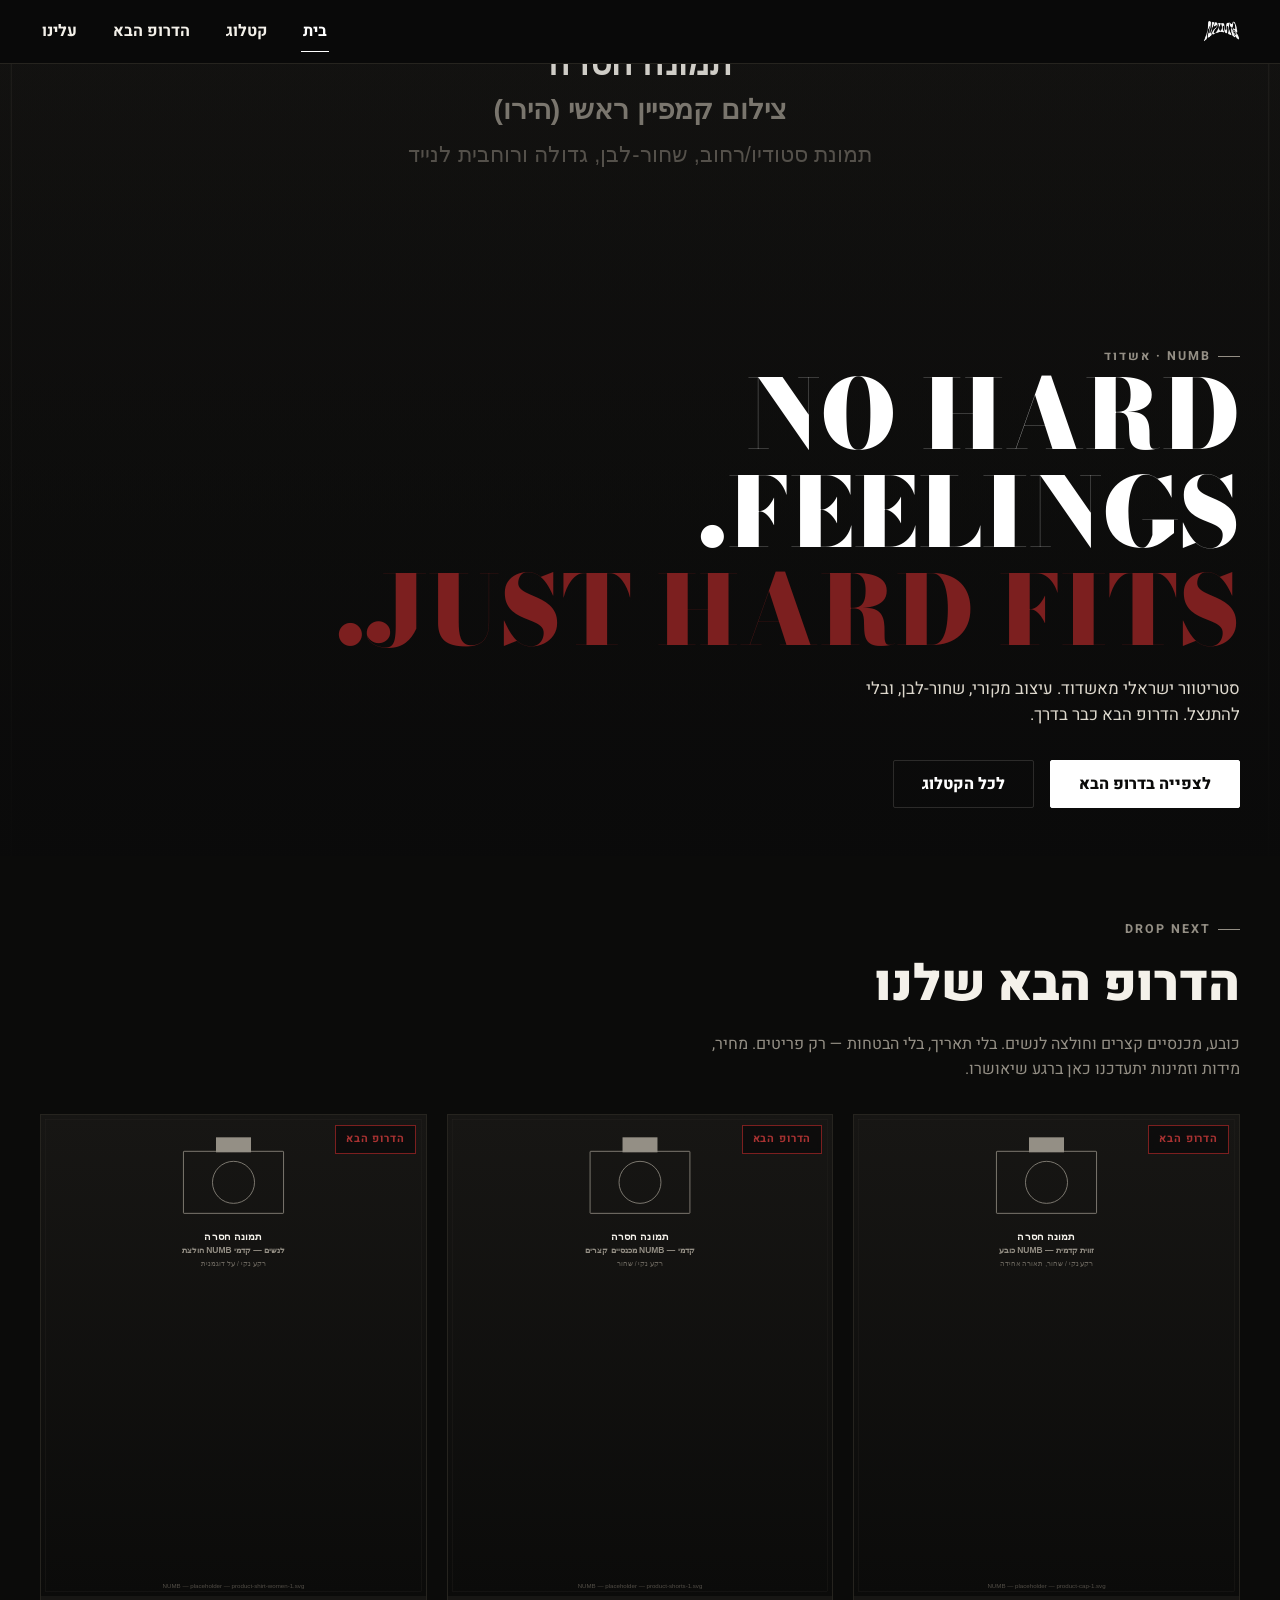
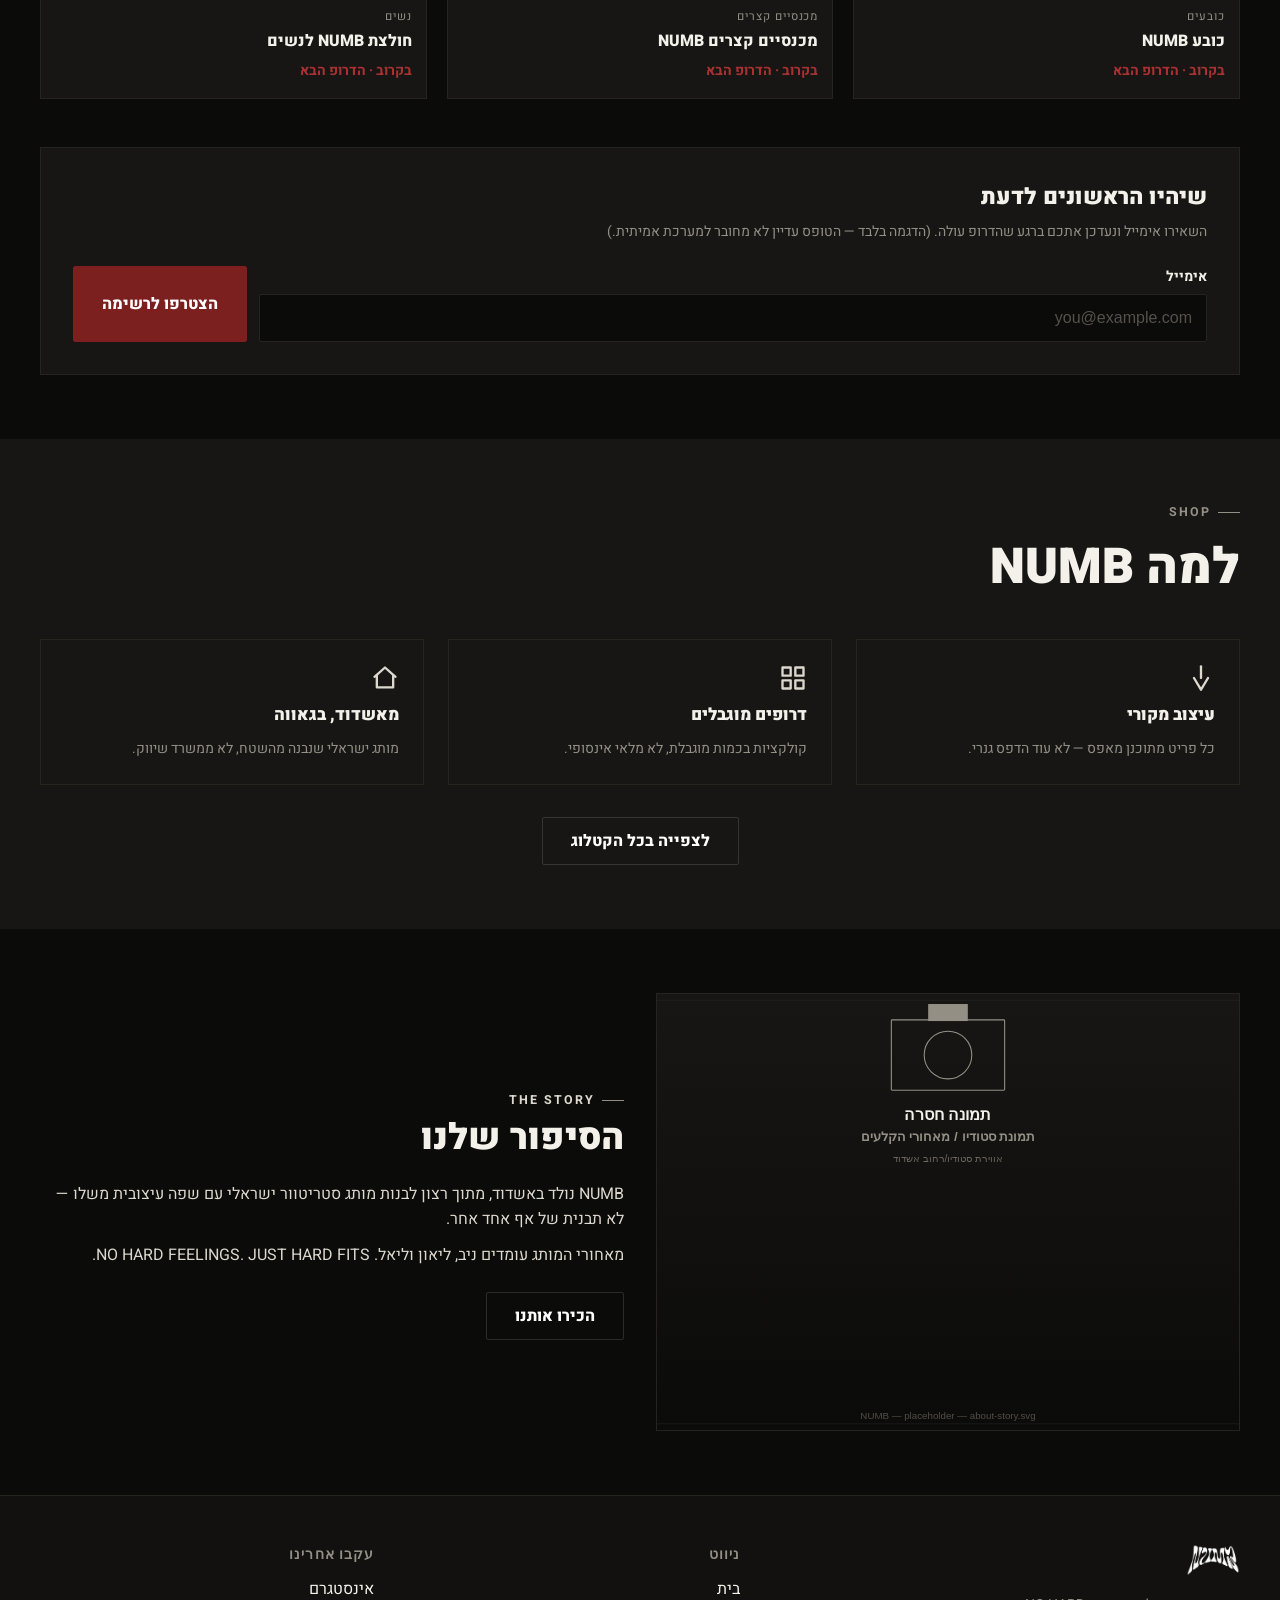
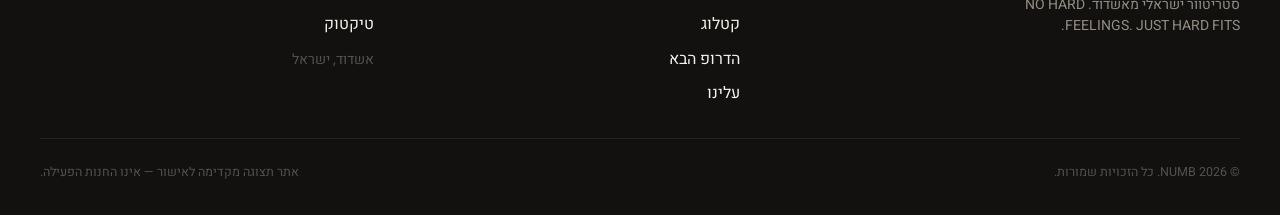
==== commit 713ff302: "Add cinematic 3D home page concept (home-only, not wired into nav yet) Client feedback: the calmer r" ====
--- a/site/index.html
+++ b/site/index.html
@@ -12,7 +12,7 @@
 
 <header class="site-header">
   <div class="container">
-    <a href="index.html" class="brand-logo">NUMB<span class="dot">.</span></a>
+    <a href="index.html" class="brand-logo"><img src="assets/images/logo-mark.png" alt="NUMB" class="logo-mark"></a>
     <nav class="nav-desktop" aria-label="ניווט ראשי">
       <a href="index.html" aria-current="page">בית</a>
       <a href="catalog.html">קטלוג</a>
@@ -27,7 +27,7 @@
 
 <div class="mobile-menu" id="mobile-menu" data-mobile-menu>
   <div class="mobile-menu-top">
-    <a href="index.html" class="brand-logo">NUMB<span class="dot">.</span></a>
+    <a href="index.html" class="brand-logo"><img src="assets/images/logo-mark.png" alt="NUMB" class="logo-mark"></a>
     <button class="menu-toggle" data-menu-close aria-label="סגירת תפריט">
       <svg viewBox="0 0 24 24" width="22" height="22" fill="none" stroke="currentColor" stroke-width="2" stroke-linecap="round"><path d="M18 6L6 18"/><path d="M6 6l12 12"/></svg>
     </button>
@@ -149,7 +149,7 @@
   <div class="container">
     <div class="footer-grid">
       <div class="footer-brand">
-        <a href="index.html" class="brand-logo">NUMB<span class="dot">.</span></a>
+        <a href="index.html" class="brand-logo"><img src="assets/images/logo-mark.png" alt="NUMB" class="logo-mark"></a>
         <p>סטריטוור ישראלי מאשדוד. NO HARD FEELINGS. JUST HARD FITS.</p>
       </div>
       <div class="footer-col">
--- a/site/assets/css/style.css
+++ b/site/assets/css/style.css
@@ -194,15 +194,14 @@
 }
 
 .brand-logo {
-  font-family: var(--font-display);
-  font-size: 1.5rem;
-  letter-spacing: 0.06em;
-  color: var(--pure-white);
-  display: flex;
-  align-items: center;
-  gap: 8px;
-}
-.brand-logo .dot { color: var(--red); }
+  display: inline-flex;
+  align-items: center;
+}
+.logo-mark {
+  height: 22px;
+  width: auto;
+  display: block;
+}
 
 .nav-desktop {
   display: none;
@@ -653,7 +652,7 @@
 @media (min-width: 768px) {
   .footer-grid { grid-template-columns: 1.4fr 1fr 1fr; }
 }
-.footer-brand .brand-logo { font-size: 1.8rem; }
+.footer-brand .logo-mark { height: 32px; }
 .footer-brand p { margin-top: 10px; color: var(--fg-muted); max-width: 34ch; font-size: var(--fs-small); }
 .footer-col h4 {
   font-family: var(--font-display);
